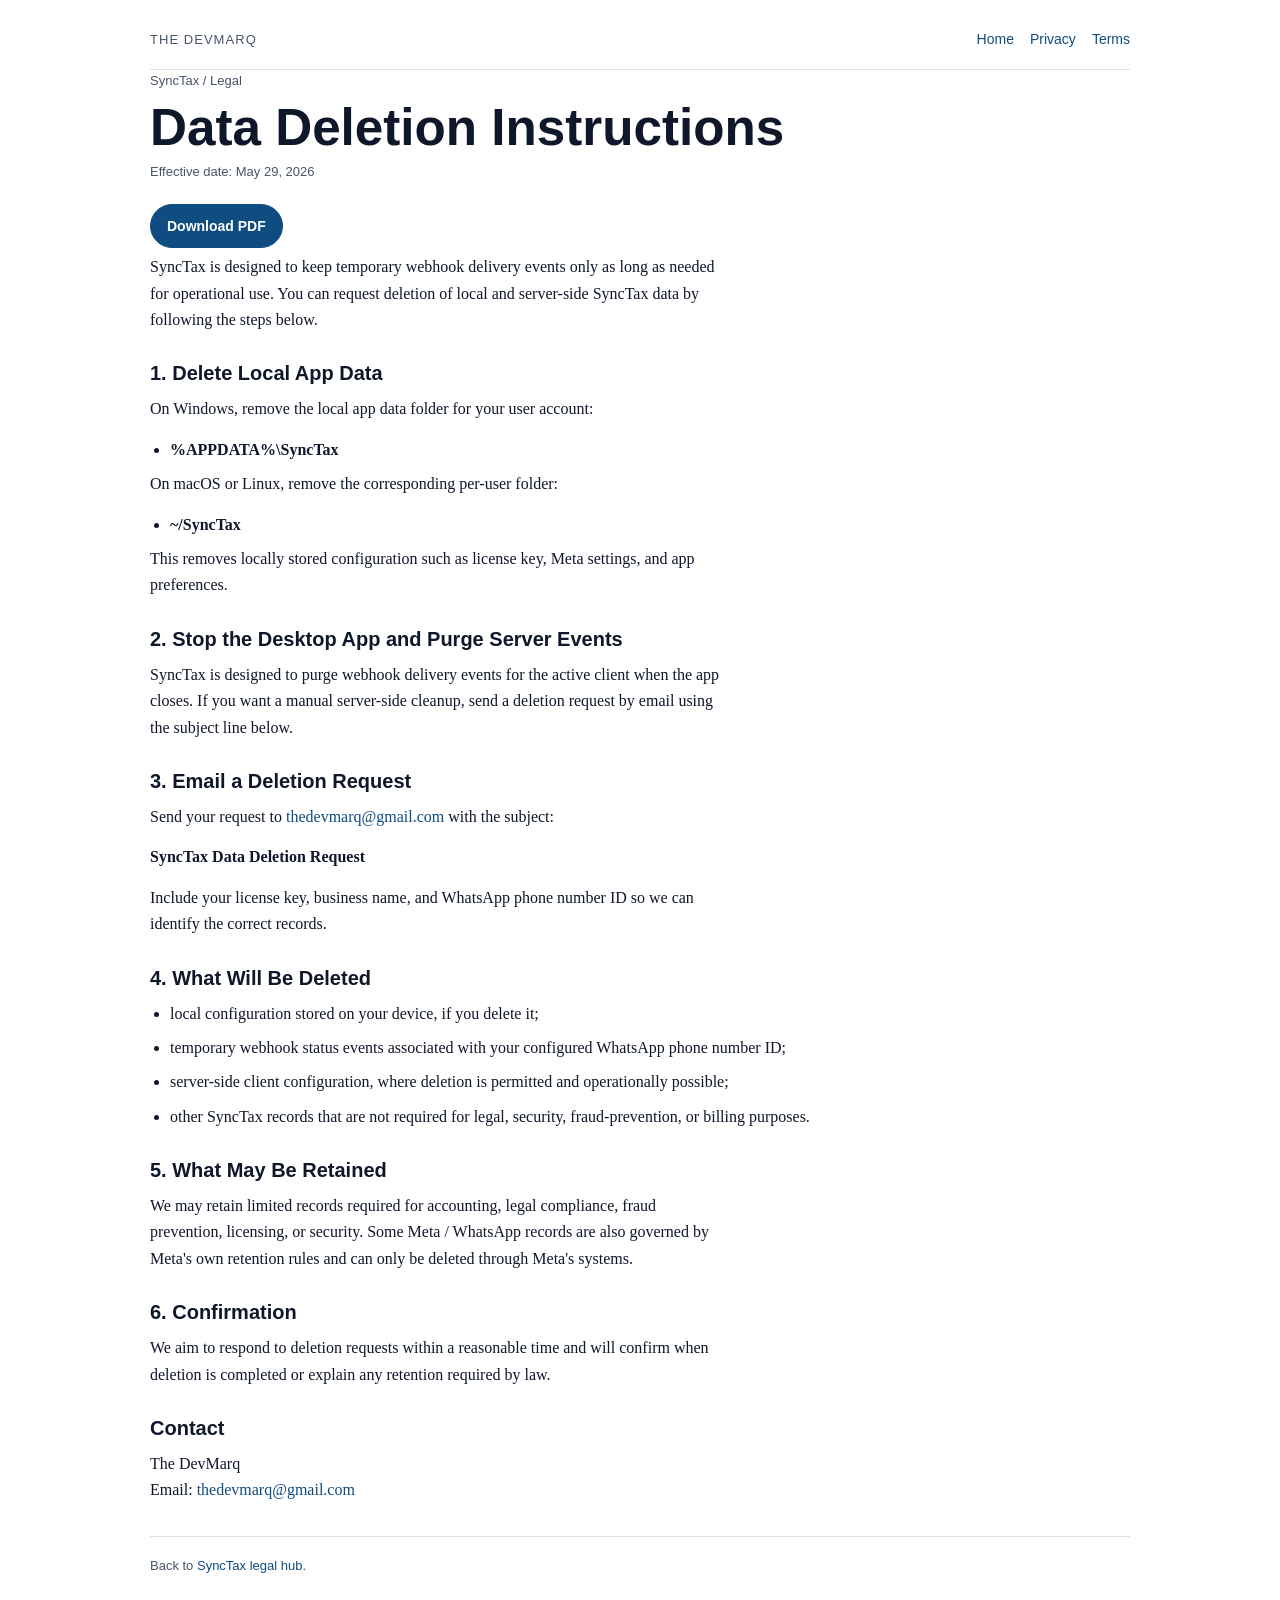
==== apps/synctax/data-deletion.html @ 130724c3 "Add SyncTax legal pages" ====
<!doctype html>
<html lang="en">
<head>
    <meta charset="utf-8">
    <meta name="viewport" content="width=device-width, initial-scale=1">
    <title>Data Deletion Instructions | SyncTax</title>
    <meta name="description" content="Data deletion instructions for SyncTax by The DevMarq.">
    <link rel="stylesheet" href="./styles.css">
</head>
<body>
    <div class="page">
        <div class="topbar">
            <div class="brand">The DevMarq</div>
            <div class="nav">
                <a href="./index.html">Home</a>
                <a href="./privacy-policy.html">Privacy</a>
                <a href="./terms-of-service.html">Terms</a>
            </div>
        </div>

        <div class="doc-crumbs">SyncTax / Legal</div>
        <h1 class="doc-title">Data Deletion Instructions</h1>
        <div class="doc-date">Effective date: May 29, 2026</div>

        <div class="actions">
            <a class="btn primary" href="./data-deletion-instructions.pdf">Download PDF</a>
        </div>

        <div class="doc-body">
            <p>
                SyncTax is designed to keep temporary webhook delivery events only as long as needed
                for operational use. You can request deletion of local and server-side SyncTax data by
                following the steps below.
            </p>

            <h2>1. Delete Local App Data</h2>
            <p>
                On Windows, remove the local app data folder for your user account:
            </p>
            <ul class="list">
                <li><strong>%APPDATA%\SyncTax</strong></li>
            </ul>
            <p>
                On macOS or Linux, remove the corresponding per-user folder:
            </p>
            <ul class="list">
                <li><strong>~/SyncTax</strong></li>
            </ul>
            <p>
                This removes locally stored configuration such as license key, Meta settings, and app
                preferences.
            </p>

            <h2>2. Stop the Desktop App and Purge Server Events</h2>
            <p>
                SyncTax is designed to purge webhook delivery events for the active client when the app
                closes. If you want a manual server-side cleanup, send a deletion request by email using
                the subject line below.
            </p>

            <h2>3. Email a Deletion Request</h2>
            <p>
                Send your request to <a href="mailto:thedevmarq@gmail.com">thedevmarq@gmail.com</a> with
                the subject:
            </p>
            <p><strong>SyncTax Data Deletion Request</strong></p>
            <p>
                Include your license key, business name, and WhatsApp phone number ID so we can identify
                the correct records.
            </p>

            <h2>4. What Will Be Deleted</h2>
            <ul class="list">
                <li>local configuration stored on your device, if you delete it;</li>
                <li>temporary webhook status events associated with your configured WhatsApp phone number ID;</li>
                <li>server-side client configuration, where deletion is permitted and operationally possible;</li>
                <li>other SyncTax records that are not required for legal, security, fraud-prevention, or billing purposes.</li>
            </ul>

            <h2>5. What May Be Retained</h2>
            <p>
                We may retain limited records required for accounting, legal compliance, fraud prevention,
                licensing, or security. Some Meta / WhatsApp records are also governed by Meta's own
                retention rules and can only be deleted through Meta's systems.
            </p>

            <h2>6. Confirmation</h2>
            <p>
                We aim to respond to deletion requests within a reasonable time and will confirm when
                deletion is completed or explain any retention required by law.
            </p>

            <h2>Contact</h2>
            <p>
                The DevMarq<br>
                Email: <a href="mailto:thedevmarq@gmail.com">thedevmarq@gmail.com</a>
            </p>
        </div>

        <div class="footer">
            Back to <a href="./index.html">SyncTax legal hub</a>.
        </div>
    </div>
</body>
</html>
---- apps/synctax/styles.css ----
:root {
    --bg: #ffffff;
    --surface: #f8fafc;
    --text: #0f172a;
    --muted: #475569;
    --line: #dbe4ee;
    --accent: #0f4c81;
    --accent-soft: #e8f1fb;
    --accent-dark: #0b3b61;
}

* {
    box-sizing: border-box;
}

html {
    background: var(--bg);
}

body {
    margin: 0;
    background: var(--bg);
    color: var(--text);
    font-family: Georgia, "Times New Roman", serif;
    line-height: 1.65;
}

a {
    color: var(--accent);
    text-decoration: none;
}

a:hover {
    text-decoration: underline;
}

.page {
    width: min(980px, calc(100% - 48px));
    margin: 0 auto;
    padding: 28px 0 48px;
}

.topbar {
    display: flex;
    justify-content: space-between;
    align-items: center;
    gap: 20px;
    padding-bottom: 18px;
    border-bottom: 1px solid var(--line);
}

.brand {
    font-family: "Helvetica Neue", Arial, sans-serif;
    font-size: 13px;
    letter-spacing: 0.08em;
    text-transform: uppercase;
    color: var(--muted);
}

.nav {
    display: flex;
    gap: 16px;
    flex-wrap: wrap;
    font-family: "Helvetica Neue", Arial, sans-serif;
    font-size: 14px;
}

.hero {
    padding: 34px 0 20px;
}

.kicker {
    font-family: "Helvetica Neue", Arial, sans-serif;
    font-size: 12px;
    letter-spacing: 0.12em;
    text-transform: uppercase;
    color: var(--accent-dark);
    margin-bottom: 12px;
}

h1 {
    margin: 0 0 10px;
    font-size: clamp(2.1rem, 4vw, 3.6rem);
    line-height: 1.08;
    font-weight: 700;
    font-family: "Helvetica Neue", Arial, sans-serif;
}

h2 {
    margin: 36px 0 10px;
    font-size: 1.25rem;
    line-height: 1.25;
    font-family: "Helvetica Neue", Arial, sans-serif;
}

p {
    margin: 0 0 14px;
    color: var(--text);
    max-width: 72ch;
}

.muted {
    color: var(--muted);
}

.lead {
    font-size: 1.05rem;
    max-width: 70ch;
}

.actions {
    display: flex;
    flex-wrap: wrap;
    gap: 12px;
    margin-top: 22px;
}

.btn {
    display: inline-flex;
    align-items: center;
    justify-content: center;
    min-height: 44px;
    padding: 0 16px;
    border-radius: 999px;
    border: 1px solid var(--line);
    background: #fff;
    color: var(--text);
    font-family: "Helvetica Neue", Arial, sans-serif;
    font-size: 14px;
    font-weight: 600;
    text-decoration: none;
}

.btn.primary {
    background: var(--accent);
    color: #fff;
    border-color: var(--accent);
}

.btn.primary:hover {
    background: var(--accent-dark);
    text-decoration: none;
}

.btn:hover {
    text-decoration: none;
    border-color: #b3c3d4;
}

.panel {
    margin-top: 24px;
    padding: 24px;
    border: 1px solid var(--line);
    border-radius: 16px;
    background: var(--surface);
}

.list {
    margin: 0;
    padding-left: 20px;
}

.list li {
    margin: 8px 0;
}

.meta {
    margin-top: 28px;
    padding-top: 18px;
    border-top: 1px solid var(--line);
    font-family: "Helvetica Neue", Arial, sans-serif;
    font-size: 13px;
    color: var(--muted);
}

.subtle-box {
    margin-top: 24px;
    border: 1px solid var(--line);
    border-radius: 16px;
    background: #fff;
    padding: 18px 20px;
}

.doc-crumbs {
    font-family: "Helvetica Neue", Arial, sans-serif;
    font-size: 13px;
    color: var(--muted);
    margin-bottom: 8px;
}

.doc-title {
    margin-bottom: 6px;
}

.doc-date {
    font-family: "Helvetica Neue", Arial, sans-serif;
    font-size: 13px;
    color: var(--muted);
    margin-bottom: 18px;
}

.doc-body {
    padding-top: 6px;
}

.doc-body h2 {
    margin-top: 28px;
}

.footer {
    margin-top: 32px;
    padding-top: 18px;
    border-top: 1px solid var(--line);
    font-family: "Helvetica Neue", Arial, sans-serif;
    color: var(--muted);
    font-size: 13px;
}

@media (max-width: 720px) {
    .page {
        width: min(100% - 28px, 980px);
        padding-top: 18px;
    }

    .topbar {
        align-items: flex-start;
        flex-direction: column;
    }
}
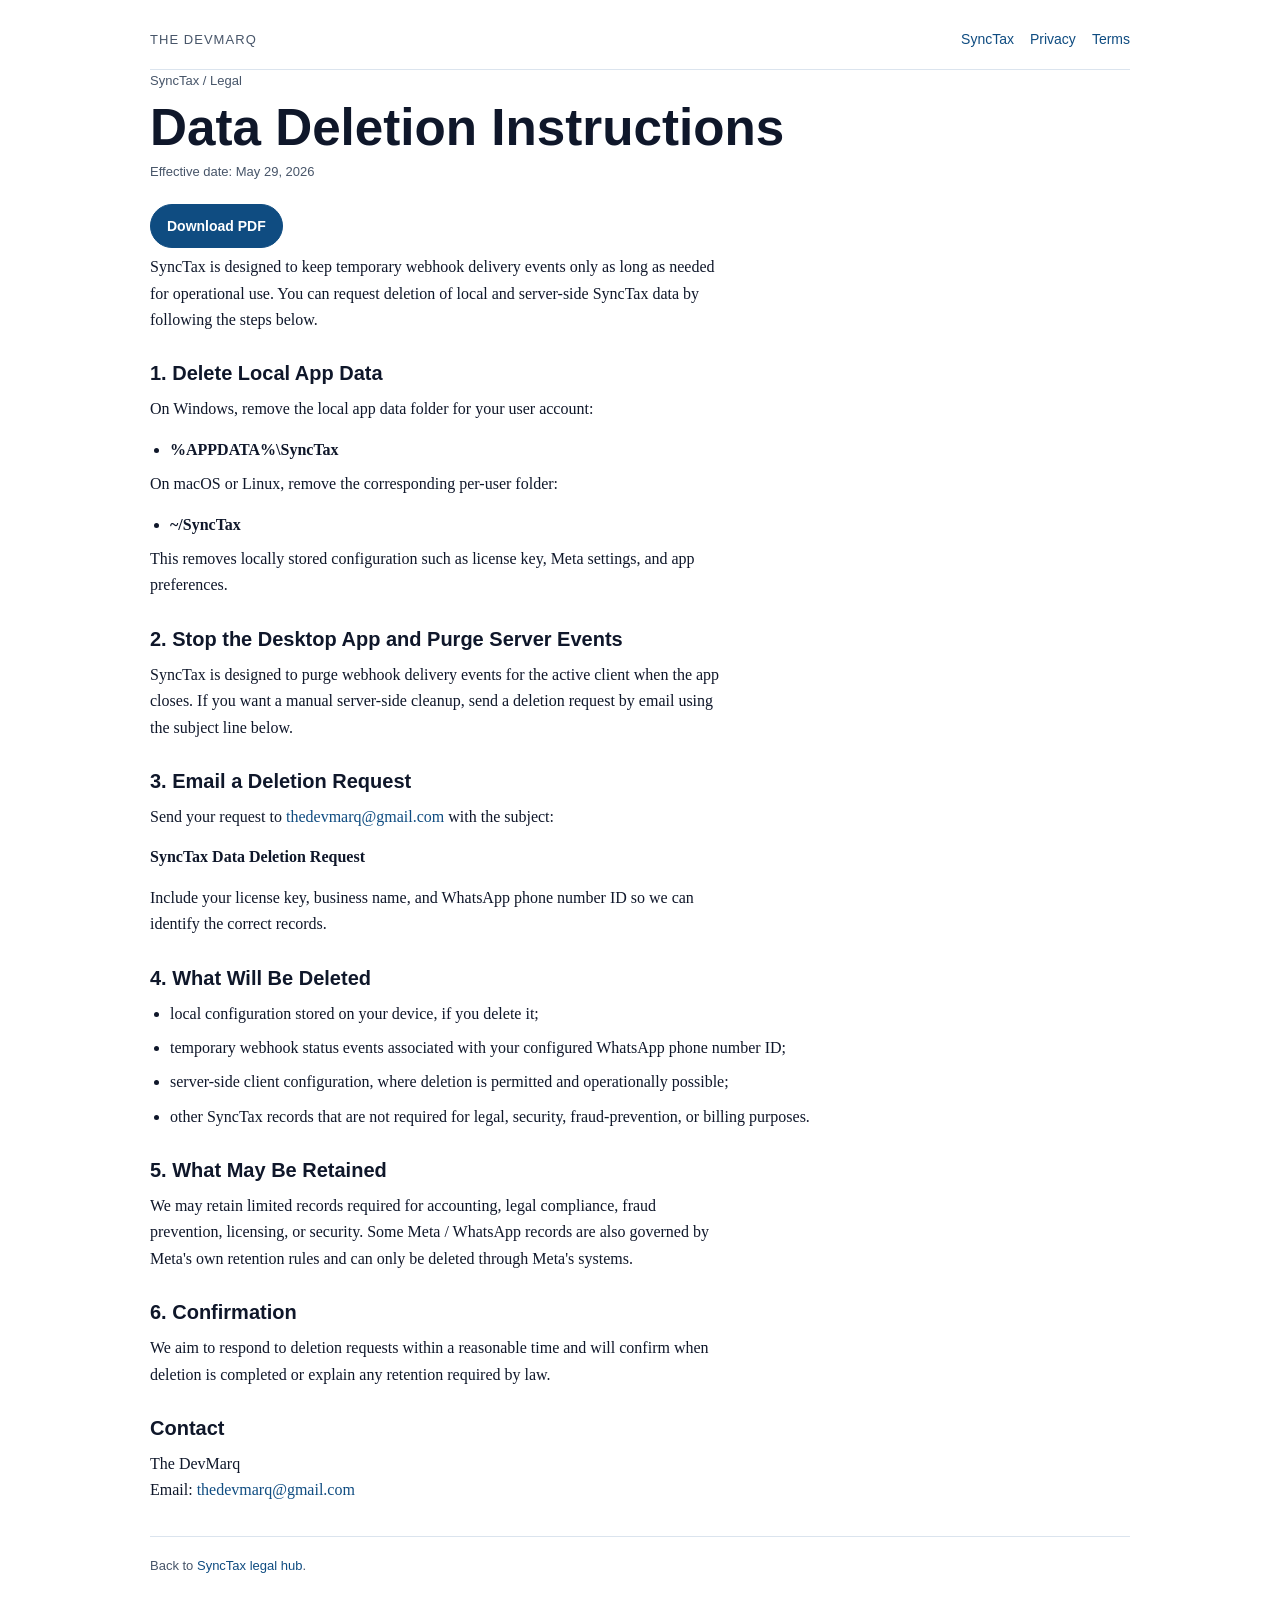
==== commit 3d1be8f8: "Update data-deletion.html" ====
--- a/apps/synctax/data-deletion.html
+++ b/apps/synctax/data-deletion.html
@@ -12,7 +12,7 @@
         <div class="topbar">
             <div class="brand">The DevMarq</div>
             <div class="nav">
-                <a href="./index.html">Home</a>
+                <a href="../synctax.html">SyncTax</a>
                 <a href="./privacy-policy.html">Privacy</a>
                 <a href="./terms-of-service.html">Terms</a>
             </div>
@@ -98,7 +98,7 @@
         </div>
 
         <div class="footer">
-            Back to <a href="./index.html">SyncTax legal hub</a>.
+            Back to <a href="../synctax.html">SyncTax legal hub</a>.
         </div>
     </div>
 </body>
